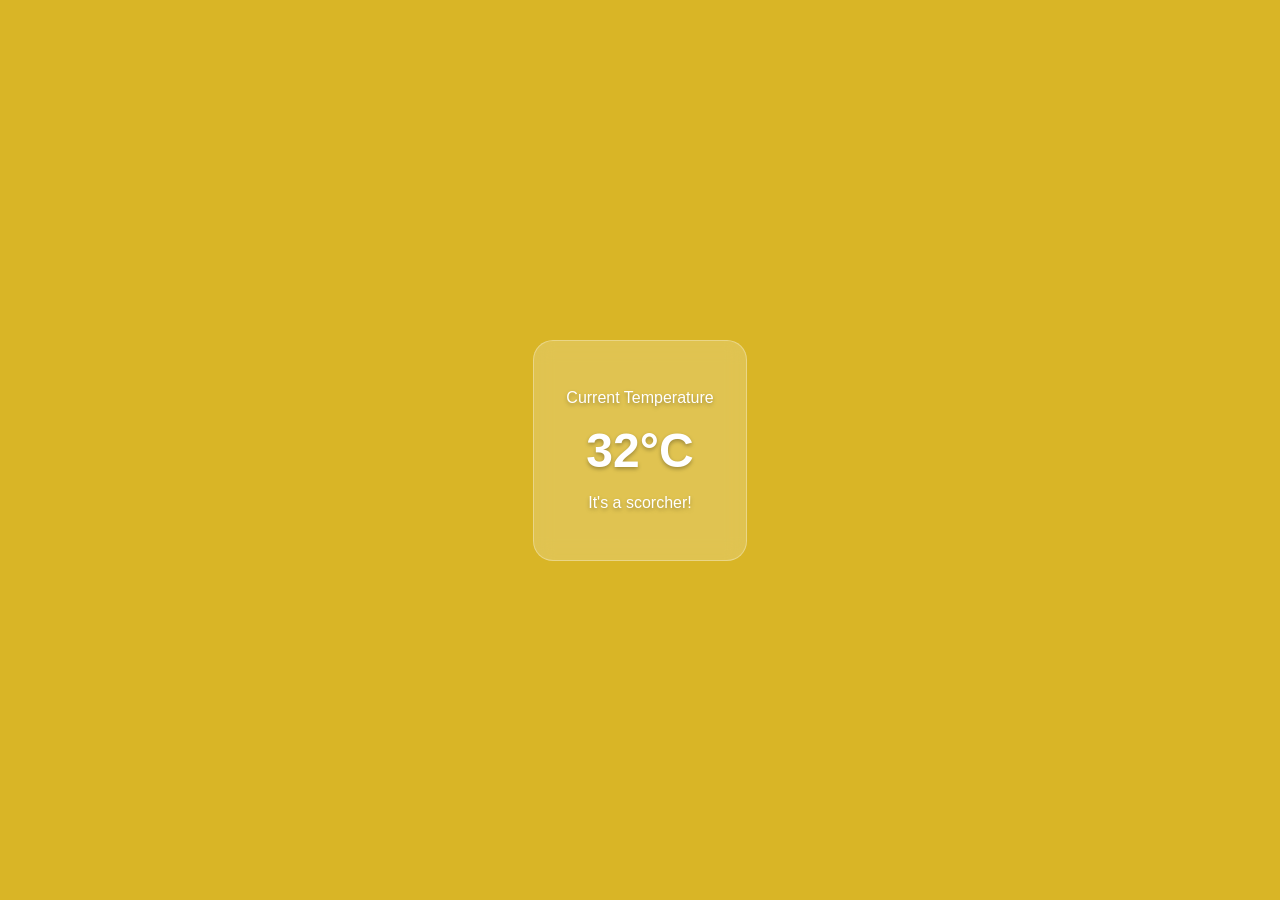
==== index.html @ 9a69b52a "basicoProjeto" ====
<!DOCTYPE html>
<html lang="en">
<head>
    <meta charset="UTF-8">
    <meta name="viewport" content="width=device-width, initial-scale=1.0">
    <link rel="stylesheet" type="text/css" href="style.css">
    <title></title>
</head>
<body>
<div class="glass-box">
        <p>Current Temperature</p>
        <h1 id="temp-display">--°C</h1>
        <p id="desc">Fetching data...</p>
    </div>
    <script src="script.js"></script>
</body>
</html>
---- style.css ----
body {
            margin: 0;
            height: 100vh;
            display: flex;
            align-items: center;
            justify-content: center;
            font-family: sans-serif;
            transition: background 1.5s ease; 
            color: white;
            text-shadow: 0 2px 4px rgba(0,0,0,0.3);
        }

        .glass-box {
            background: rgba(255, 255, 255, 0.2);
            padding: 2rem;
            border-radius: 20px;
            backdrop-filter: blur(10px);
            text-align: center;
            border: 1px solid rgba(255,255,255,0.3);
        }

        h1 { font-size: 3rem; margin: 0; }
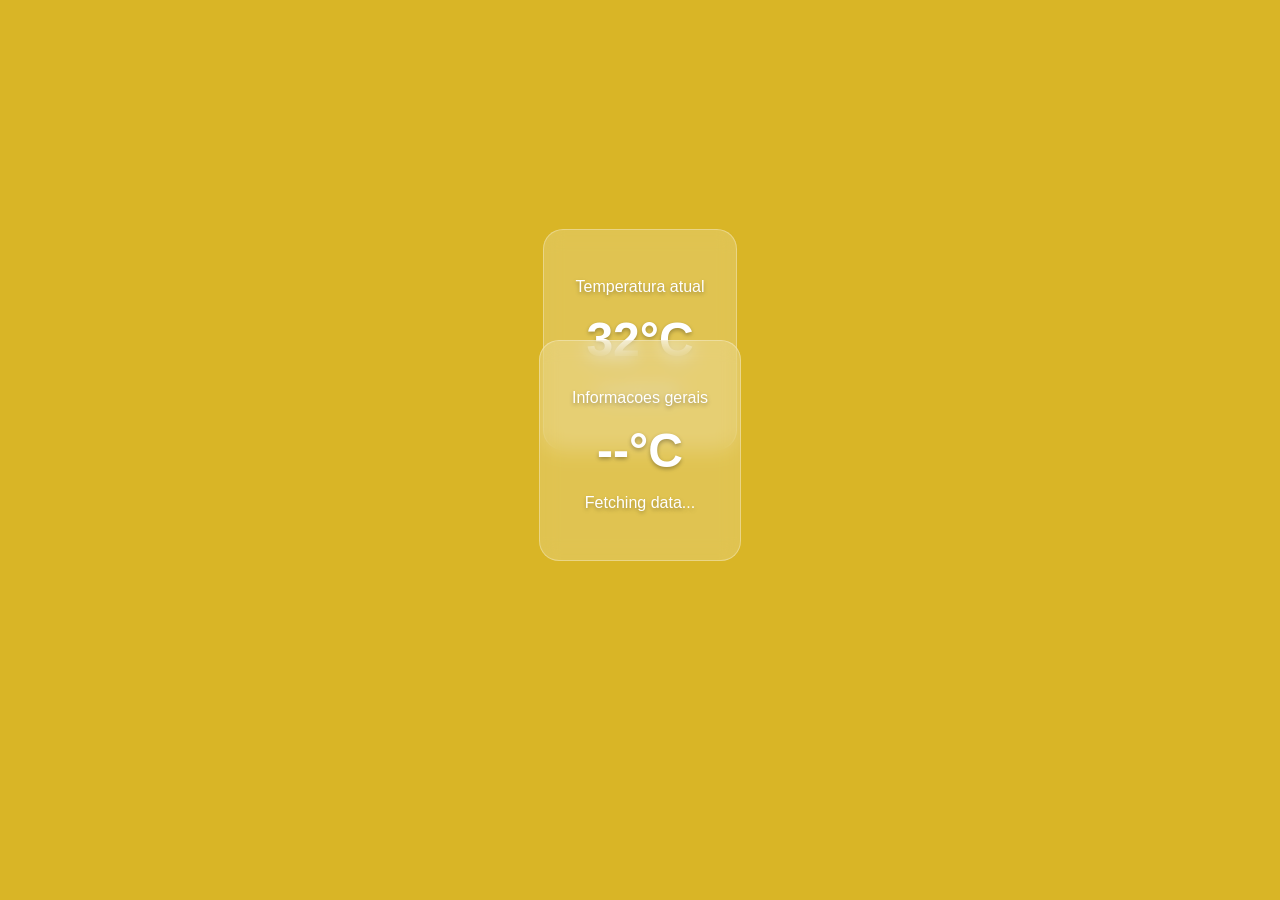
==== commit c60a32a2: "hh" ====
--- a/index.html
+++ b/index.html
@@ -8,10 +8,17 @@
 </head>
 <body>
 <div class="glass-box">
-        <p>Current Temperature</p>
+        <p>Temperatura atual</p>
         <h1 id="temp-display">--°C</h1>
         <p id="desc">Fetching data...</p>
     </div>
+
+    <div class="caixaInfoGeral">
+        <p>Informacoes gerais</p>
+        <h1 id="">--°C</h1>
+        <p id="desc">Fetching data...</p>
+    </div>
+
     <script src="script.js"></script>
 </body>
 </html>
--- a/style.css
+++ b/style.css
@@ -17,6 +17,16 @@
             backdrop-filter: blur(10px);
             text-align: center;
             border: 1px solid rgba(255,255,255,0.3);
+            position: absolute;
+            bottom: 450px;
+        }
+        .caixaInfoGeral {
+            background: rgba(255, 255, 255, 0.2);
+            padding: 2rem;
+            border-radius: 20px;
+            backdrop-filter: blur(10px);
+            text-align: center;
+            border: 1px solid rgba(255,255,255,0.3);
         }
 
         h1 { font-size: 3rem; margin: 0; }
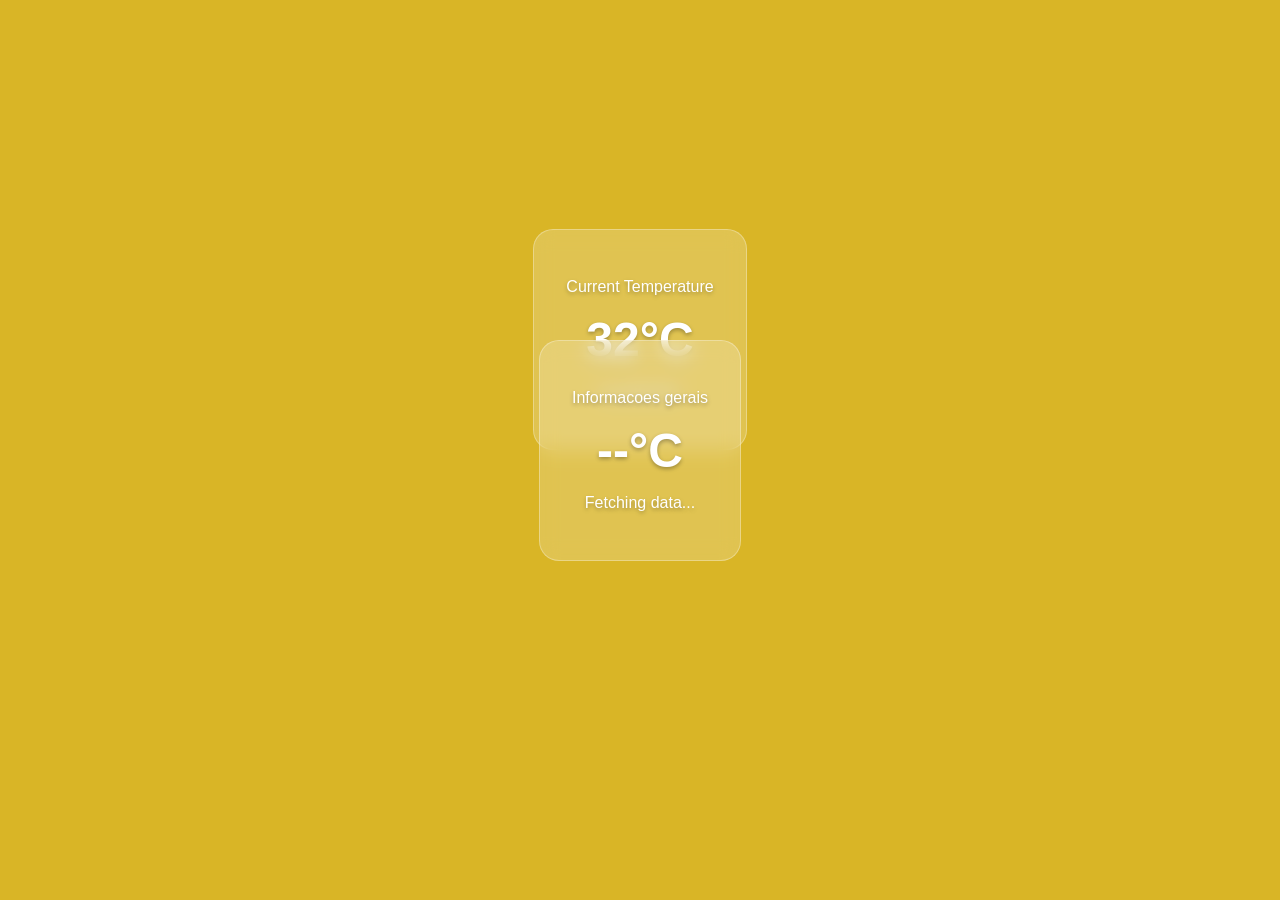
==== commit 3a44fdec: "sdsada" ====
--- a/index.html
+++ b/index.html
@@ -8,17 +8,15 @@
 </head>
 <body>
 <div class="glass-box">
-        <p>Temperatura atual</p>
+        <p>Current Temperature</p>
         <h1 id="temp-display">--°C</h1>
         <p id="desc">Fetching data...</p>
     </div>
-
-    <div class="caixaInfoGeral">
+        <div class="caixaInfoGeral">
         <p>Informacoes gerais</p>
         <h1 id="">--°C</h1>
         <p id="desc">Fetching data...</p>
     </div>
-
     <script src="script.js"></script>
 </body>
 </html>
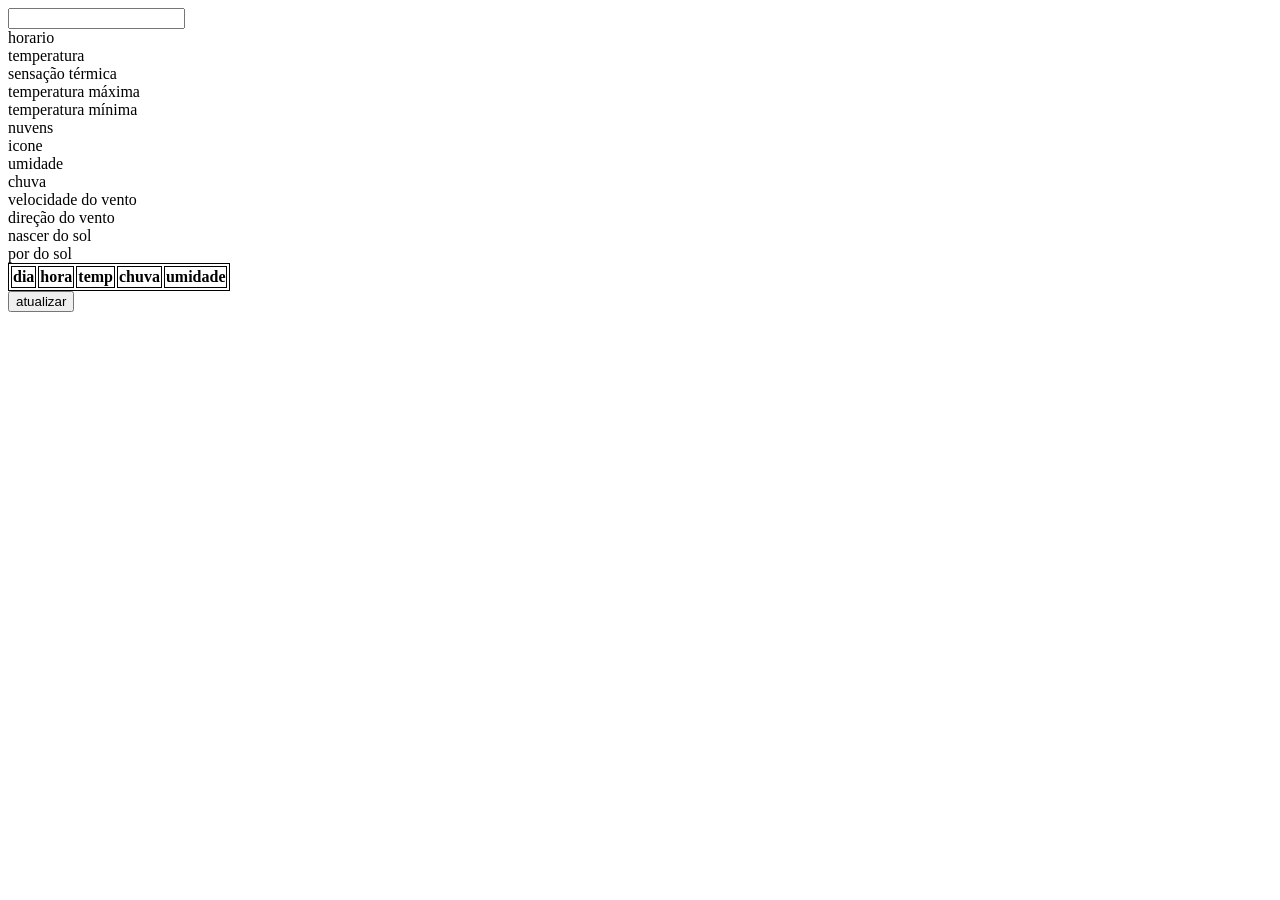
==== commit 14876b57: "6 abril" ====
--- a/index.html
+++ b/index.html
@@ -3,20 +3,40 @@
 <head>
     <meta charset="UTF-8">
     <meta name="viewport" content="width=device-width, initial-scale=1.0">
-    <link rel="stylesheet" type="text/css" href="style.css">
-    <title></title>
+    <title>Hello World</title>
+    <script src="script.js" defer></script>
+    <style>
+        table {border: 1px solid black;}
+        td {border: 1px solid black;}
+        th {border: 1px solid black;}
+    </style>
 </head>
-<body>
-<div class="glass-box">
-        <p>Current Temperature</p>
-        <h1 id="temp-display">--°C</h1>
-        <p id="desc">Fetching data...</p>
-    </div>
-        <div class="caixaInfoGeral">
-        <p>Informacoes gerais</p>
-        <h1 id="">--°C</h1>
-        <p id="desc">Fetching data...</p>
-    </div>
-    <script src="script.js"></script>
+<body onload="getData(); getForecast(); getCidades()">
+    <input id ="local" list = "cidades"></button>
+    <datalist id="cidades">
+    </datalist>
+    <div id="horario">horario</div>
+    <div id="temp">temperatura</div>
+    <div id="sensacao">sensação térmica</div>
+    <div id="temp_max">temperatura máxima</div>
+    <div id="temp_min">temperatura mínima</div>
+    <div id="nuvens">nuvens</div>
+    <div id="icone">icone</div>
+    <div id="umidade">umidade</div>
+    <div id="chuva">chuva</div>
+    <div id="vel_vento">velocidade do vento</div>
+    <div id="dir_vento">direção do vento</div>
+    <div id="nascer_do_sol">nascer do sol</div>
+    <div id="por_do_sol">por do sol</div>
+
+    <table id="forecast">
+        <th>dia</th>
+        <th>hora</th>
+        <th>temp</th>
+        <th>chuva</th>
+        <th>umidade</th>
+    </table>
+
+    <button onclick="getData(); getForecast()">atualizar</button>
 </body>
-</html>+</html>
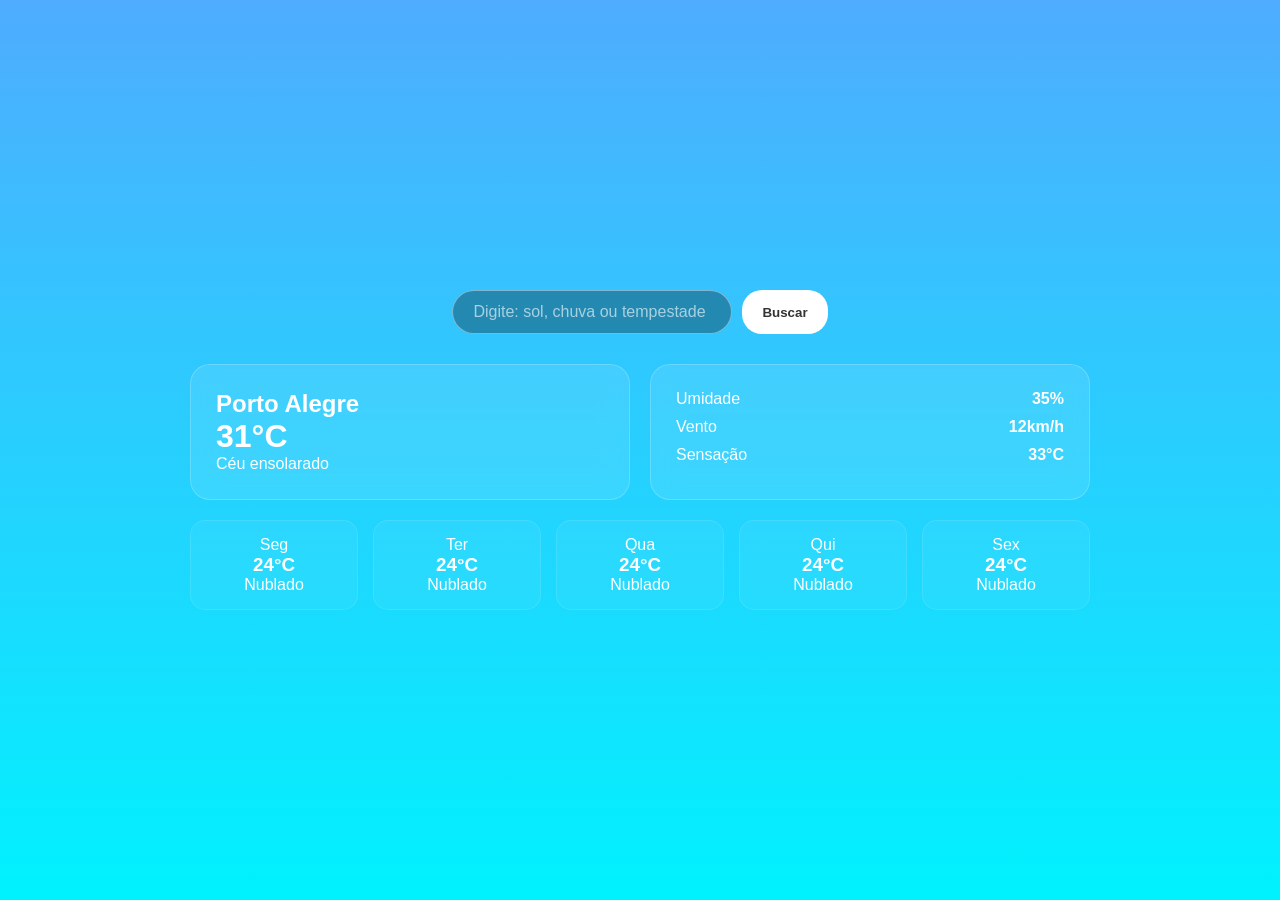
==== commit b13e708c: "ClimaAtualizado" ====
--- a/index.html
+++ b/index.html
@@ -1,42 +1,43 @@
 <!DOCTYPE html>
-<html lang="en">
+<html lang="pt-br">
 <head>
     <meta charset="UTF-8">
     <meta name="viewport" content="width=device-width, initial-scale=1.0">
-    <title>Hello World</title>
-    <script src="script.js" defer></script>
-    <style>
-        table {border: 1px solid black;}
-        td {border: 1px solid black;}
-        th {border: 1px solid black;}
-    </style>
+    <title>Previsão do tempo - Simulação</title>
+    <link rel="stylesheet" href="style.css">
 </head>
-<body onload="getData(); getForecast(); getCidades()">
-    <input id ="local" list = "cidades"></button>
-    <datalist id="cidades">
-    </datalist>
-    <div id="horario">horario</div>
-    <div id="temp">temperatura</div>
-    <div id="sensacao">sensação térmica</div>
-    <div id="temp_max">temperatura máxima</div>
-    <div id="temp_min">temperatura mínima</div>
-    <div id="nuvens">nuvens</div>
-    <div id="icone">icone</div>
-    <div id="umidade">umidade</div>
-    <div id="chuva">chuva</div>
-    <div id="vel_vento">velocidade do vento</div>
-    <div id="dir_vento">direção do vento</div>
-    <div id="nascer_do_sol">nascer do sol</div>
-    <div id="por_do_sol">por do sol</div>
+<body class="state-clear">
+    <canvas id="weatherCanvas"></canvas>
 
-    <table id="forecast">
-        <th>dia</th>
-        <th>hora</th>
-        <th>temp</th>
-        <th>chuva</th>
-        <th>umidade</th>
-    </table>
+    <div class="search-bar">
+        <input type="text" id="city-input" placeholder="Digite: sol, chuva ou tempestade">
+        <button id="search-btn">Buscar</button>
+    </div>
 
-    <button onclick="getData(); getForecast()">atualizar</button>
+    <main class="dashboard-container">
+        <div class="top-row">
+            <div class="glass-box main-weather">
+                <h2 id="city-name">Porto Alegre</h2>
+                <h1 id="temp-display">--°C</h1>
+                <p id="condition-desc">Sincronizando...</p>
+            </div>
+
+            <div class="glass-box details-weather">
+                <div class="info-item"><span>Umidade</span> <b id="hum-val">--</b></div>
+                <div class="info-item"><span>Vento</span> <b id="wind-val">--</b></div>
+                <div class="info-item"><span>Sensação</span> <b id="feels-val">--</b></div>
+            </div>
+        </div>
+
+        <div id="forecast-container" class="forecast-grid">
+            </div>
+    </main>
+
+    <div id="character-wrapper" class="hidden">
+        <div class="umbrella"></div>
+        <div class="person"></div>
+    </div>
+
+    <script src="script.js"></script>
 </body>
-</html>
+</html>
--- a/style.css
+++ b/style.css
@@ -0,0 +1,159 @@
+* { margin: 0; padding: 0; box-sizing: border-box; }
+
+body {
+    height: 100vh;
+    font-family: 'Segoe UI', Tahoma, sans-serif;
+    display: flex;
+    flex-direction: column;
+    align-items: center;
+    justify-content: center;
+    color: white;
+    transition: background 1.5s ease, filter 0.3s;
+    overflow: hidden;
+    background-color: #4facfe;
+}
+
+#weatherCanvas { position: fixed; top: 0; left: 0; z-index: 1; pointer-events: none; }
+
+/* --- Barra de busca --- */
+.search-bar {
+    position: relative;
+    z-index: 100;
+    margin-bottom: 30px;
+    display: flex;
+    gap: 10px;
+}
+
+.search-bar input {
+    padding: 12px 20px;
+    border-radius: 25px;
+    border: 1px solid rgba(255, 255, 255, 0.4);
+    background: rgba(0, 0, 0, 0.3); 
+    color: white !important; 
+    font-size: 16px;
+    outline: none;
+    backdrop-filter: blur(10px);
+    width: 280px;
+}
+
+.search-bar input::placeholder { color: rgba(255, 255, 255, 0.6); }
+
+.search-bar button {
+    padding: 10px 20px;
+    border-radius: 20px;
+    border: none;
+    background: white;
+    color: #333;
+    cursor: pointer;
+    font-weight: bold;
+}
+
+/* --- Dashboards --- */
+.dashboard-container {
+    z-index: 5;
+    display: flex;
+    flex-direction: column;
+    gap: 20px;
+    max-width: 900px;
+    width: 90%;
+}
+
+.top-row { display: flex; gap: 20px; flex-wrap: wrap; }
+
+.glass-box {
+    background: rgba(255, 255, 255, 0.1);
+    backdrop-filter: blur(15px);
+    border: 1px solid rgba(255, 255, 255, 0.2);
+    border-radius: 20px;
+    padding: 25px;
+    flex: 1;
+    min-width: 250px;
+}
+
+.info-item { display: flex; justify-content: space-between; margin-bottom: 10px; }
+
+/* --- climas --- */
+.state-clear { background: linear-gradient(180deg, #4facfe, #00f2fe); }
+.state-rain-light { background: linear-gradient(180deg, #57606f, #2f3542); }
+.state-rain-heavy { background: linear-gradient(180deg, #1a1a2e, #000000); }
+
+/* --- clima da semana --- */
+.forecast-grid { display: grid; grid-template-columns: repeat(5, 1fr); gap: 15px; }
+.forecast-card {
+    background: rgba(255, 255, 255, 0.05);
+    padding: 15px;
+    border-radius: 15px;
+    text-align: center;
+    border: 1px solid rgba(255, 255, 255, 0.1);
+}
+
+/* --- Pessoinha --- */
+#character-wrapper { 
+    position: fixed; 
+    bottom: 20px; 
+    right: 5%; 
+    z-index: 100; 
+    transition: 0.8s; 
+}
+
+#character-wrapper.hidden { 
+    opacity: 0; 
+    transform: translateY(150px); 
+}
+
+#character-wrapper.visible { 
+    opacity: 1; 
+    transform: translateY(0); 
+}
+
+/* Corpo do boneco */
+.person { 
+    width: 40px; 
+    height: 100px; 
+    background: #e0e0e0; 
+    border-radius: 20px 20px 0 0; 
+    position: relative;
+    box-shadow: 0 0 15px rgba(0,0,0,0.5);
+}
+
+/* Cabeça do Boneco */
+.person::before {
+    content: "";
+    position: absolute;
+    top: -35px;
+    left: 5px;
+    width: 30px;
+    height: 30px;
+    background: #e0e0e0;
+    border-radius: 50%;
+}
+
+/* O Guarda-chuva */
+.umbrella { 
+    width: 110px; 
+    height: 55px; 
+    background: #f1c40f; 
+    border-radius: 100px 100px 0 0; 
+    position: absolute; 
+    top: -100px; 
+    left: -65px; 
+    box-shadow: 0 5px 15px rgba(0,0,0,0.3);
+}
+
+/* Cabo do guarda-chuva  */
+.umbrella::after {
+    content: "";
+    position: absolute;
+    bottom: -110px; 
+    left: 53px;
+    width: 4px;
+    height: 110px;
+    background: #555;
+}
+/* --- Tremor --- */
+@keyframes shake {
+    0% { transform: translate(1px, 1px); }
+    50% { transform: translate(-2px, 2px); }
+    100% { transform: translate(1px, -1px); }
+}
+.shake-active { animation: shake 0.3s; }
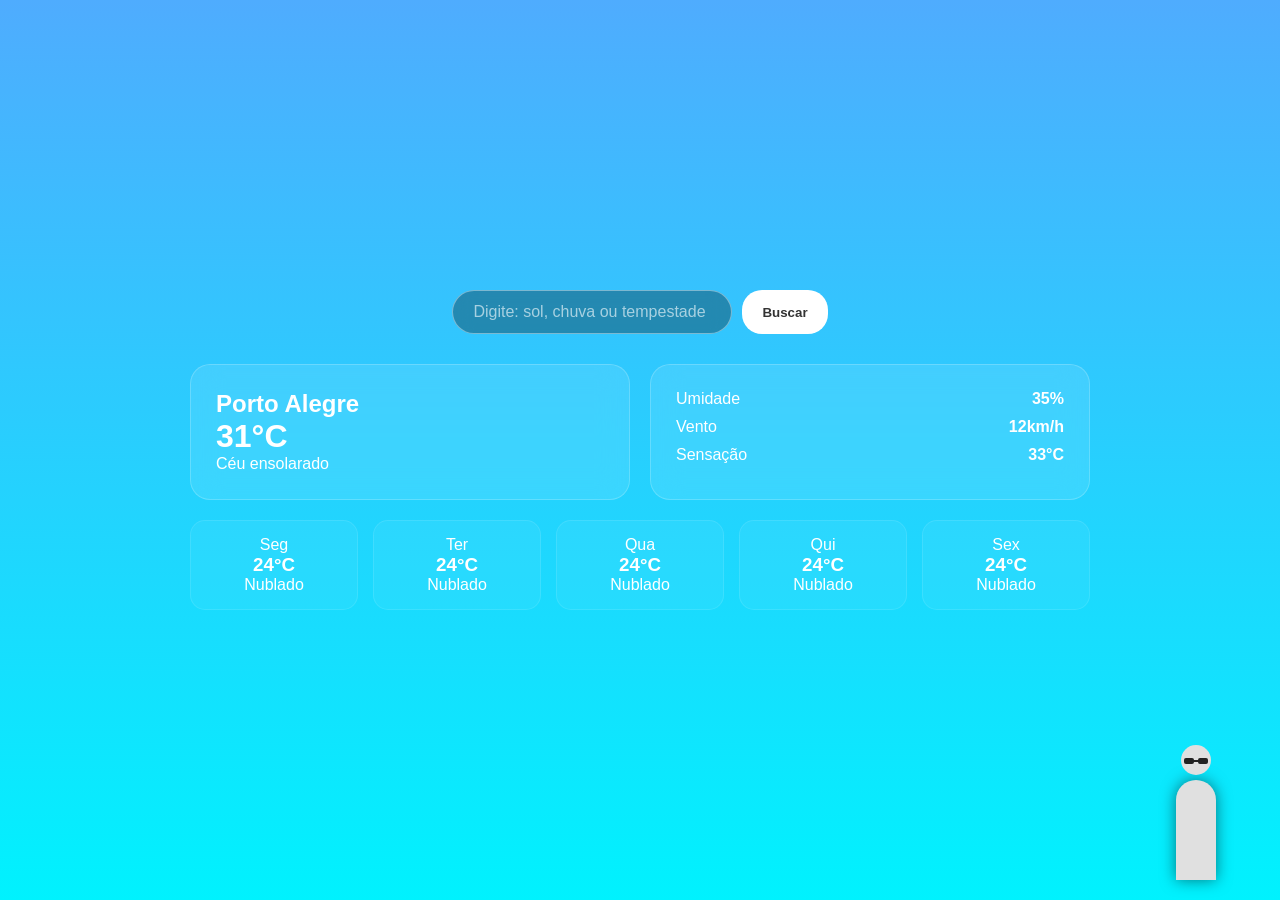
==== commit 2cb28d15: "Boneco do clima quente adicionado" ====
--- a/index.html
+++ b/index.html
@@ -35,6 +35,7 @@
 
     <div id="character-wrapper" class="hidden">
         <div class="umbrella"></div>
+        <div class="glasses"></div>
         <div class="person"></div>
     </div>
 
--- a/style.css
+++ b/style.css
@@ -156,4 +156,40 @@
     50% { transform: translate(-2px, 2px); }
     100% { transform: translate(1px, -1px); }
 }
-.shake-active { animation: shake 0.3s; }+.shake-active { animation: shake 0.3s; }
+/* --- Óculos de Sol --- */
+.glasses {
+    position: absolute;
+    top: -22px; /* Posiciona no rosto do boneco */
+    left: 8px;
+    display: none; /* Começa escondido */
+    z-index: 10;
+}
+
+/* Lentes do óculos */
+.glasses::before {
+    content: "";
+    position: absolute;
+    width: 10px;
+    height: 6px;
+    background: #222; /* Cor da lente */
+    border-radius: 2px;
+    box-shadow: 14px 0 #222; /* Cria a segunda lente */
+}
+
+/* Haste/Ponte do óculos */
+.glasses::after {
+    content: "";
+    position: absolute;
+    width: 24px;
+    height: 2px;
+    background: #222;
+    top: 2px;
+}
+
+/* Classes de controle para mostrar/esconder */
+.show-umbrella .umbrella { display: block; }
+.show-umbrella .glasses { display: none; }
+
+.show-glasses .umbrella { display: none; }
+.show-glasses .glasses { display: block; }
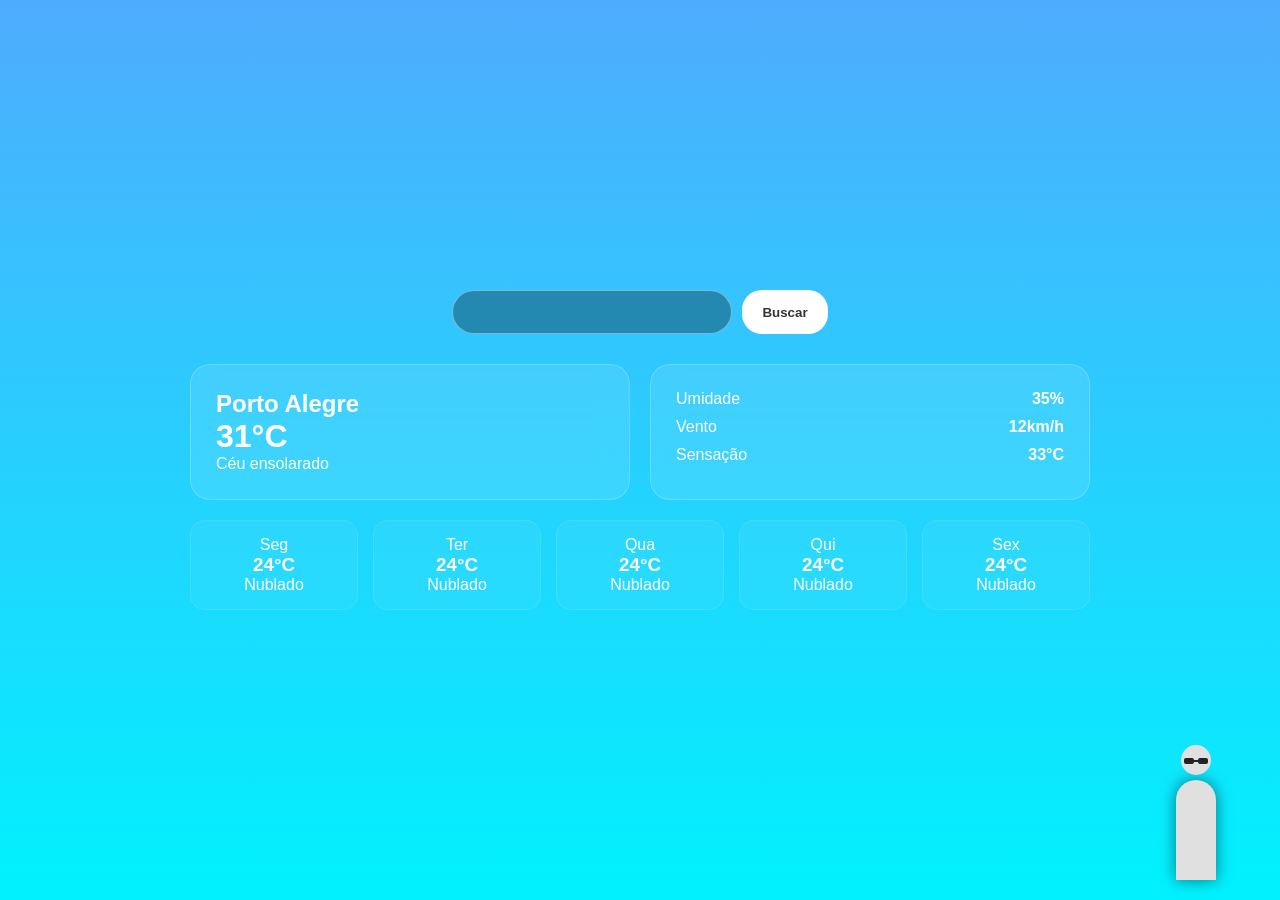
==== commit 084da20d: "implementação do script no index.html problemas: umidade e velocidade do vento não atualizam com a c" ====
--- a/index.html
+++ b/index.html
@@ -6,18 +6,18 @@
     <title>Previsão do tempo - Simulação</title>
     <link rel="stylesheet" href="style.css">
 </head>
-<body class="state-clear">
+<body class="state-clear" onload="getCoords()">
     <canvas id="weatherCanvas"></canvas>
 
     <div class="search-bar">
-        <input type="text" id="city-input" placeholder="Digite: sol, chuva ou tempestade">
+        <input type="text" id="city-input" onchange="getCoords()">
         <button id="search-btn">Buscar</button>
     </div>
 
     <main class="dashboard-container">
         <div class="top-row">
             <div class="glass-box main-weather">
-                <h2 id="city-name">Porto Alegre</h2>
+                <h2 id="city-name">Porto Alegre, RS</h2>
                 <h1 id="temp-display">--°C</h1>
                 <p id="condition-desc">Sincronizando...</p>
             </div>
@@ -38,7 +38,7 @@
         <div class="glasses"></div>
         <div class="person"></div>
     </div>
-
+    <script src="styleScript.js"></script>
     <script src="script.js"></script>
 </body>
 </html>
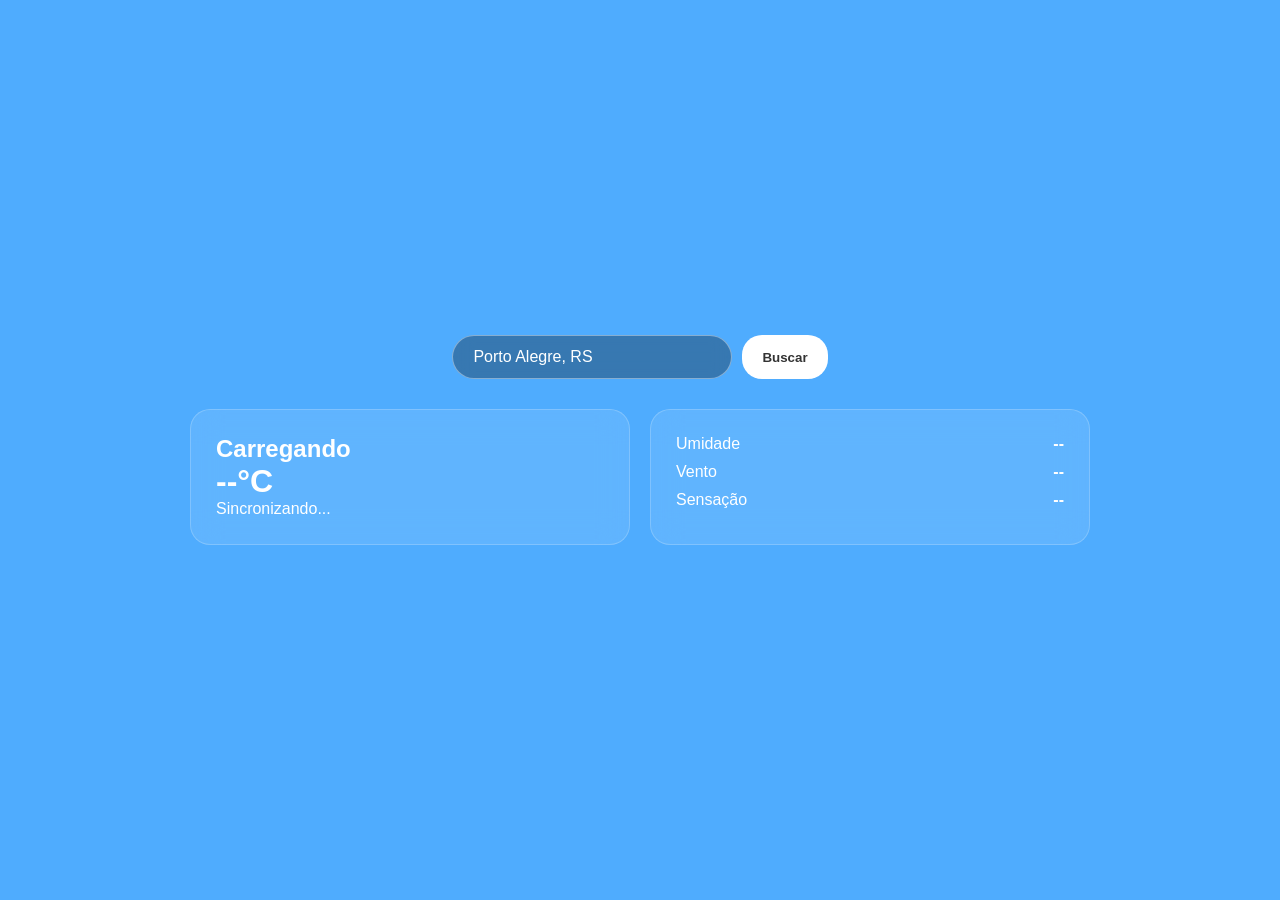
==== commit 2a2bd1d4: "Add files via upload" ====
--- a/index.html
+++ b/index.html
@@ -5,20 +5,23 @@
     <meta name="viewport" content="width=device-width, initial-scale=1.0">
     <title>Previsão do tempo - Simulação</title>
     <link rel="stylesheet" href="style.css">
+    <script type= "module" src="script.js"></script>
+    <script type= "module" src="styleScript.js"></script>
 </head>
-<body class="state-clear" onload="getCoords()">
+<body class="state-clear">
     <canvas id="weatherCanvas"></canvas>
 
     <div class="search-bar">
-        <input type="text" id="city-input" onchange="getCoords()">
+        <input type="text" id="city-input">
         <button id="search-btn">Buscar</button>
     </div>
 
     <main class="dashboard-container">
         <div class="top-row">
             <div class="glass-box main-weather">
-                <h2 id="city-name">Porto Alegre, RS</h2>
+                <h2 id="city-name">Carregando</h2>
                 <h1 id="temp-display">--°C</h1>
+                <div hidden id="cond">clear</div>
                 <p id="condition-desc">Sincronizando...</p>
             </div>
 
@@ -31,6 +34,14 @@
 
         <div id="forecast-container" class="forecast-grid">
             </div>
+
+        <table hidden id="forecast">
+            <th>dia</th>
+            <th>hora</th>
+            <th>temp</th>
+            <th>chuva</th>
+            <th>umidade</th>
+        </table>
     </main>
 
     <div id="character-wrapper" class="hidden">
@@ -38,7 +49,5 @@
         <div class="glasses"></div>
         <div class="person"></div>
     </div>
-    <script src="styleScript.js"></script>
-    <script src="script.js"></script>
 </body>
 </html>
--- a/style.css
+++ b/style.css
@@ -73,9 +73,12 @@
 .info-item { display: flex; justify-content: space-between; margin-bottom: 10px; }
 
 /* --- climas --- */
-.state-clear { background: linear-gradient(180deg, #4facfe, #00f2fe); }
-.state-rain-light { background: linear-gradient(180deg, #57606f, #2f3542); }
-.state-rain-heavy { background: linear-gradient(180deg, #1a1a2e, #000000); }
+.clear { background: linear-gradient(180deg, #4facfe, #00f2fe); }
+.clouds { background: linear-gradient(180deg, #cce3f0, #a9def4); }
+.drizzle { background: linear-gradient(180deg, #8fb1b2, #bcd6de); }
+
+.rain { background: linear-gradient(180deg, #57606f, #2f3542); }
+.thunderstorm { background: linear-gradient(180deg, #1a1a2e, #000000); }
 
 /* --- clima da semana --- */
 .forecast-grid { display: grid; grid-template-columns: repeat(5, 1fr); gap: 15px; }
@@ -87,6 +90,7 @@
     border: 1px solid rgba(255, 255, 255, 0.1);
 }
 
+
 /* --- Pessoinha --- */
 #character-wrapper { 
     position: fixed; 
@@ -113,7 +117,7 @@
     background: #e0e0e0; 
     border-radius: 20px 20px 0 0; 
     position: relative;
-    box-shadow: 0 0 15px rgba(0,0,0,0.5);
+    box-shadow: 0 0 15px rgba(123,123,123,0.5);
 }
 
 /* Cabeça do Boneco */
@@ -126,6 +130,7 @@
     height: 30px;
     background: #e0e0e0;
     border-radius: 50%;
+    box-shadow: 0 0 15px rgba(123, 123, 123, 0.5);
 }
 
 /* O Guarda-chuva */
@@ -185,6 +190,7 @@
     height: 2px;
     background: #222;
     top: 2px;
+    
 }
 
 /* Classes de controle para mostrar/esconder */
